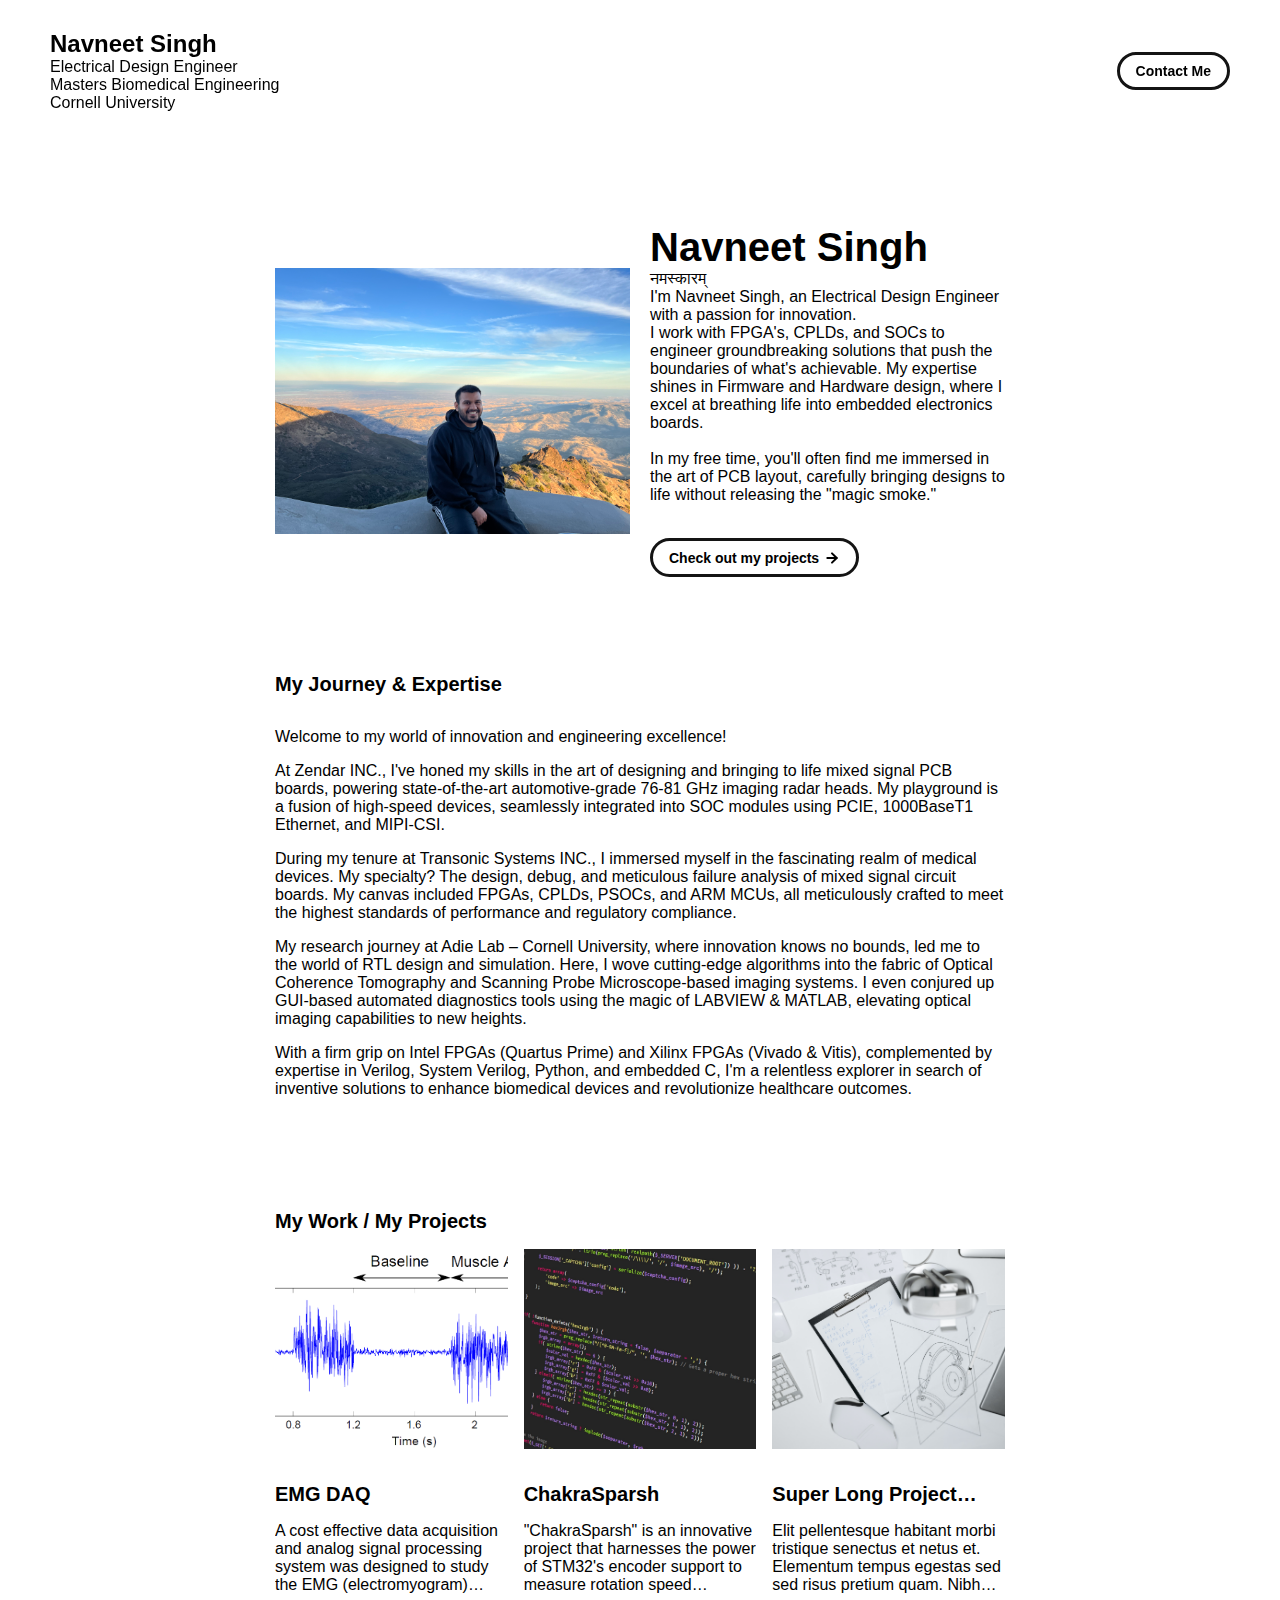
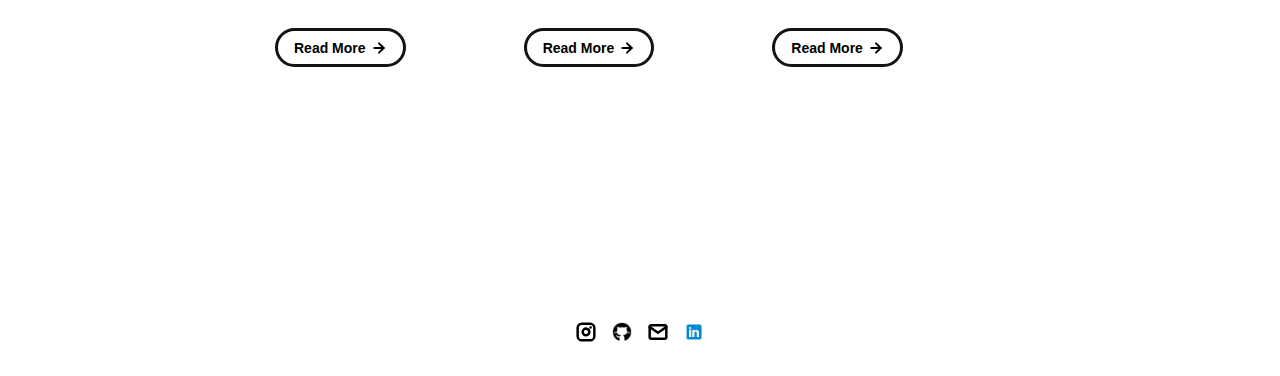
==== index.html @ ef9a36bb "Pushing name and Desc of Encoder Project" ====
<!DOCTYPE html>
<html lang="en">
	<head>
		<meta charset="utf-8">

    <!-- 
      TODO

      Upload your Unemployable (or whatever photo you like) to the assets/images folder
      and change the name of the image below to match the uploaded one

      Change the title in the <title> tag to whatever you would like the title of your portfolio to be

      This should be the same across all pages.
     -->
    <link rel="icon" href="./assets/images/1311.png" />
		<title>Navneet Singh</title>
    <meta name="description" content="A portfolio template for the Unemployables community.">
    <meta name="viewport" content="width=device-width, initial-scale=1" />

		<link rel="stylesheet" href="./css/layout.css">
    <link rel="stylesheet" href="./css/typography.css">
    <link rel="stylesheet" href="./css/utilities.css">

		<script defer src="./js/script.js"></script>
	</head>
	<body>
    <!-- NAVBAR -->
    <div class="navbar">
      <a class="nav-title-link" href="./index.html">
        <!-- TODO - Change the "Portfolio Title" to whatever you want displayed in the top left -->
        <span class="nav-title">Navneet Singh</span><br> <!-- Line break added here -->
        <span class="nav-subtitle">Electrical Design Engineer</span><br>
        <span class="nav-subtitle">Masters Biomedical Engineering</span><br> <!-- Line break added here -->
        <span class="nav-subtitle">Cornell University</span>
    
         <!-- TODO - Change the email after 'mailto:' to your email address for contact -->
        <a class="button" href="mailto:ns896@cornell.edu">
          <span class="button-text">Contact Me</span>
        </a>
      </a>
    </div>


    <!-- MAIN PAGE CONTENT -->
    <div id="main-content">

      <!-- PORTFOLIO HEADER -->
      <div id="portfolio-header">
        <div id="portfolio-header-image-container">
          <!-- 
            TODO

            - Change the img "src" attribute to point to the Unemployable image you uploaded (or whatever image).
            - Change the number to point to your Unemployable & replace the OpenSea link with your own
            - If you aren't using an Unemployable as your image, remove the entire "a" element
          -->
          <img src="./assets/images/navneet_Main_image.JPG" class="portfolio-header-image" >

         <!-- <img src="./assets/images/navneet_Main_image.JPG" class="portfolio-header-image">
          <!--  a class="no-underline" target="_blank" href="https://opensea.io/assets/0xe0be388ab81c47b0f098d2030a1c9ef190691a8a/1311">
            <span class="image-caption">Unemployables #1311</span>  -->
          </a>
        </div>

          <!-- 
            TODO

            - Change the main-title to whatver you want
            - Change the body-text after that to a quick introduction to what you do
            - Edit the button text if you feel like it. It will link to the projects section below.
          -->
          <div id="portfolio-header-text-container">
            <div class="header-text">
              <span class="main-title">Navneet Singh</span>
              <div class="body-text">
                नमस्कारम् <br>
                I'm Navneet Singh, an Electrical Design Engineer with a passion for innovation.<br>
                I work with FPGA's, CPLDs, and SOCs to engineer groundbreaking solutions
                that push the boundaries of what's achievable. My expertise shines in Firmware and
                Hardware design, where I excel at breathing life into embedded electronics boards.<br>
                <br>
                In my free time, you'll often find me immersed in the art of PCB layout, carefully
                bringing designs to life without releasing the "magic smoke."
                </div>
          </div>
             <a class="button" id="my-work-link">
              <span class="button-text">Check out my projects</span> 
              <image src="./assets/icons/arrow-right.svg" class="right-arrow-icon"/>
            </a>

        </div>
      </div>

      <!-- ABOUT SECTION -->
      <!-- 
        TODO

        - Change the subheader-text to whatever header you want
        - Add paragraphs using the <div class="body-text"></div> elements in the "about-section-content"
      -->
      <div id="about-section">
        <span class="subheader-text">My Journey & Expertise</span>
        <div class="about-section-content">
          <div class="body-text">
            <p>Welcome to my world of innovation and engineering excellence!</p>
            <p>At Zendar INC., I've honed my skills in the art of designing and bringing to life mixed signal
               PCB boards, powering state-of-the-art automotive-grade 76-81 GHz imaging radar heads. My
                playground is a fusion of high-speed devices, seamlessly integrated into SOC modules using PCIE, 
                1000BaseT1 Ethernet, and MIPI-CSI.</p>
            <p>During my tenure at Transonic Systems INC., I immersed myself in the fascinating realm of
               medical devices. My specialty? The design, debug, and meticulous failure analysis of mixed 
               signal circuit boards. My canvas included FPGAs, CPLDs, PSOCs, and ARM MCUs, all meticulously 
               crafted to meet the highest standards of performance and regulatory compliance.</p>
            <p>My research journey at Adie Lab – Cornell University, where innovation knows no bounds, led me
               to the world of RTL design and simulation. Here, I wove cutting-edge algorithms into the fabric 
               of Optical Coherence Tomography and Scanning Probe Microscope-based imaging systems. I even
                conjured up GUI-based automated diagnostics tools using the magic of LABVIEW & MATLAB, elevating 
                optical imaging capabilities to new heights.</p>
            <p>With a firm grip on Intel FPGAs (Quartus Prime) and Xilinx FPGAs (Vivado & Vitis), complemented 
              by expertise in Verilog, System Verilog, Python, and embedded C, I'm a relentless explorer in
               search of inventive solutions to enhance biomedical devices and revolutionize healthcare outcomes.</p>
            <p>
          </div>
        </div>
      </div>
           
      <!-- PROJECTS / MY WORK SECTION -->
      <div id="my-work-section">
        <!-- TODO - Change the subheader-text to whatever you want the Projects section header to say -->
        <span class="subheader-text">My Work / My Projects</span>

        <div class="projects-container">
          <!-- 
            TODO

            This is where the project cards live. Here's a base level project card for you to copy:
            <div class="project-card">
              <img src="./assets/images/IMAGE_NAME" class="project-image">
              <div class="project-card-text-container">
                <div class="subheader-text project-title">PROJECT_NAME</div>
                <div class="body-text project-card-text">SMALL_PROJECT_DESCRIPTION</div>
              </div>
              <a class="button" href="./project-pages/PROJECT_PAGE_NAME.html">
                <span class="button-text">Read More</span>
                <image src="./assets/icons/arrow-right.svg" class="right-arrow-icon"/>
              </a>
            </div>

            - To add a project to the this area, copy the above, paste it below this comment, and change the following:
                - IMAGE_NAME: the name of the image file in assets/images
                - PROJECT_NAME: the name of the project (keep it short, it only shows 1 line)
                - SMALL_PROJECT_DESCRIPTION: a quick project description (max 4 lines)
                - PROJECT_PAGE_NAME.html: the html filename for the project (must be in project-pages folder)
          -->
          <div class="project-card">
            <img src="./assets/images/emg.png" class="project-image">
            <div class="project-card-text-container">
              <div class="subheader-text project-title">EMG DAQ</div>
              <div class="body-text project-card-text">A cost effective data acquisition and analog signal processing system was designed to study the EMG (electromyogram) signals</div>
            </div>
            <a class="button" href="./project-pages/EMG_DAQ.html">
              <span class="button-text">Read More</span>
              <image src="./assets/icons/arrow-right.svg" class="right-arrow-icon"/>
            </a>
          </div>
          <div class="project-card">
            <img src="./assets/images/code.jpeg" class="project-image">
            <div class="project-card-text-container">
              <div class="subheader-text project-title">ChakraSparsh</div>
              <div class="body-text project-card-text">"ChakraSparsh" is an innovative project that harnesses the power of STM32's encoder
                                                        support to measure rotation speed accurately while incorporating the intelligence to detect double 
                                                        and triple taps through a built-in switch, providing a seamless and responsive control experience</div>
            </div>
            <a class="button" href="./project-pages/project-template.html">
              <span class="button-text">Read More</span>
              <image src="./assets/icons/arrow-right.svg" class="right-arrow-icon"/>
            </a>
          </div>
          <div class="project-card">
            <img src="./assets/images/sketchbook.jpeg" class="project-image">
            <div class="project-card-text-container">
              <div class="subheader-text project-title">Super Long Project Name That Should be Hidden</div>
              <div class="body-text project-card-text">Elit pellentesque habitant morbi tristique senectus et netus et. Elementum tempus egestas sed sed risus pretium quam. Nibh ipsum consequat nisl vel pretium</div>
            </div>
            <a class="button" href="./project-pages/project-template.html">
              <span class="button-text">Read More</span>
              <image src="./assets/icons/arrow-right.svg" class="right-arrow-icon"/>
            </a>
          </div>
        </div>
      </div>
    </div>

    <!-- FOOTER -->
    <div id="footer">
      <!-- 
        TODO - Change href to your Instagram account (can also delete entire "a" element if no Instagram) 

        This should be the same across all pages.
      -->
      <a class="icon-link" target="_blank" href="https://www.instagram.com/navneetsingh4446/">
        <image src="./assets/icons/instagram.svg" class="footer-icon"/>
      </a>
      <!-- 
        TODO - Change href to your Twitter account (can also delete entire "a" element if no Twitter) 
      
        This should be the same across all pages.
      -->
      <a class="icon-link" target="_blank" href="https://github.com/ns896">
        <image src="./assets/icons/github.png" class="footer-icon"/>
      </a>
      <!-- 
        TODO - Change the email after "mailto" to your contact email 
      
        This should be the same across all pages.
      -->
      <a class="icon-link" href="mailto:ns896@cornell.edu">
        <image src="./assets/icons/mail.svg" class="footer-icon"/>
      </a>

      <a class="icon-link" href="https://www.linkedin.com/in/navneetsingh1995/">
        <image src="./assets/icons/linkedin.png" class="footer-icon"/>
      </a>

    </div>

	</body>
</html>
---- css/layout.css ----
* {
  box-sizing: border-box;
}

html {
  text-size-adjust: none;
  -webkit-text-size-adjust: none;
  -moz-text-size-adjust: none;
  -ms-text-size-adjust: none;
}

body {
  margin: 0;
  -webkit-font-smoothing: antialiased;
  -moz-osx-font-smoothing: grayscale;
}




/* Main Page Layout */

#main-content {
  margin: 225px 425px;
  display: flex;
  flex-direction: column;
  gap: 96px;
}




/* Portfolio Header */

#portfolio-header {
  display: flex;
  gap: 20px;
  align-items: center;
}

#portfolio-header-image-container {
  display: flex;
  flex-direction: column;
  gap: 10px;
  flex-basis: 50%;
}

.portfolio-header-image {
  width: 100%;
  height: auto;
}

#portfolio-header-text-container {
  display: flex;
  flex-direction: column;
  gap: 34px;
  flex-basis: 50%;
}




/* About Section */

#about-section {
  display: flex;
  flex-direction: column;
  gap: 16px;
}

.about-section-content {
  display: flex;
  flex-direction: column;
  gap: 34px;
}




/* Project Section */

#my-work-section {
  display: flex;
  flex-direction: column;
  gap: 16px;
}

.projects-container {
  display: flex;
  gap: 34px 16px;
  flex-wrap: wrap;
}

    /* Project Cards */

    .project-card {
      max-width: calc((100% - 32px) / 3);
      display: flex;
      flex-direction: column;
      gap: 34px;
    }

    .project-card-text-container {
      flex-direction: column;
      display: flex;
      gap: 16px
    }

    .project-image {
      width: 100%;
      height: 200px;
      object-fit: cover;
      object-position: center;
    }




/* Project Pages */

#project-header {
  display: flex;
  flex-direction: column;
  gap: 16px;
}

.project-header-image {
  width: 100%;
  height: auto;
}

#project-details {
  display: flex;
  flex-direction: column;
  gap: 16px;
}

.project-details-content {
  display: flex;
  flex-direction: column;
  gap: 34px;
}

    /* Project Gallery */

    #project-gallery {
      display: flex;
      flex-direction: column;
      gap: 16px;
    }

    .project-gallery-content {
      display: flex;
      flex-wrap: wrap;
      gap: 34px 16px;
    }

    .gallery-image-container {
      width: 100%;
      display: flex;
      flex-direction: column;
      gap: 10px;
    }

    .gallery-image-container.half-width {
      width: calc((100% - 16px) / 2);
    }

    .gallery-image {
      width: 100%;
      height: auto;
    }


/* Extra Extra large devices (large laptops and desktops, 1200px and below) */
@media only screen and (max-width: 1600px) {
  #main-content {
    margin: 225px 275px;
  }
}

/* Extra large devices (large laptops and desktops, 1200px and below) */
@media only screen and (max-width: 1200px) {
  #main-content {
    margin: 225px 175px;
  }
}

/* Large devices (laptops/desktops, 1000px and below) */
@media only screen and (max-width: 1000px) {
  #main-content {
    margin: 225px 75px;
  }
}

/* Small devices (portrait tablets and large phones, 800px and below) */
@media only screen and (max-width: 800px) {
  #main-content {
    margin: 150px 50px;
  }

  #portfolio-header {
    flex-direction: column;
  }

  .project-card {
    max-width: calc((100% - 16px) / 2);
  }
}

/* Small devices (portrait tablets and large phones, 600px and below) */
@media only screen and (max-width: 600px) {
  #main-content {
    margin: 125px 20px;
  }

  .project-card {
    max-width: 100%;
  }
}
---- css/typography.css ----
body {
  font-family: "Helvetica Neue", Helvetica, Arial, sans-serif;
}

.nav-title {
  font-weight: 700;
  font-size: 24px;
}

.button-text {
  font-size: 14px;
  font-weight: 700;
}

.image-caption {
  font-size: 14px;
  font-weight: 500;
}

.main-title {
  font-size: 40px;
  font-weight: 700;
}

.subheader-text {
  font-size: 20px;
  font-weight: 700;
}

.body-text {
  font-size: 16px;
  font-weight: 500;
}

.project-card-text {
  overflow: hidden;
  text-overflow: ellipsis;
  display: -webkit-box;
  -webkit-line-clamp: 4;
  -webkit-box-orient: vertical;
}

.project-title {
  overflow: hidden;
  text-overflow: ellipsis;
  display: -webkit-box;
  -webkit-line-clamp: 1;
  -webkit-box-orient: vertical;
}
---- css/utilities.css ----
/* Icons */

.right-arrow-icon {
  width: 16px;
  height: 16px;
  margin-top: 1px;
}

.footer-icon {
  width: 20px;
  height: 20px;
}

a.icon-link {
  transition: transform 200ms ease-in-out;
}

a.icon-link:hover {
  cursor: pointer;
  stroke-width: 5;
  margin: 0;
  transform: rotate(15deg);
}


/* Navbar Styling */

.navbar {
  width: 100%;
  padding: 30px 50px;
  display: flex;
  justify-content: space-between;
  align-items: center;
  position: fixed;
  top: 0;
  left: 0;
}

.nav-title-link {
  color: black;
  text-decoration: none;
}

.nav-title-link:hover {
  text-decoration: underline;
}

/* Small devices (portrait tablets and large phones, 800px and below) */
@media only screen and (max-width: 800px) {
  .navbar {
    padding: 20px 20px;
    background-color: white
  }
}


/* Button Styling */

a.button {
  padding: 8px 16px;
  border: 3px solid #141414;
  border-radius: 50px;
  color: black;
  text-decoration: none;
  width: fit-content;
  display: flex;
  gap: 5px;
  align-items: center;
}

a.button:hover {
  text-decoration: underline;
  text-decoration-thickness: 2px;
  cursor: pointer;
}


/* Footer Styling */

#footer {
  width: 100%;
  display: flex;
  padding: 30px 50px;
  justify-content: center;
  align-items: center;
  gap: 16px;
}

/* Link Styling */
a.no-underline {
  text-decoration: none;
  color: black
}

a.no-underline:hover {
  text-decoration: underline;
  cursor: pointer;
}

/* Small devices (portrait tablets and large phones, 800px and below) */
@media only screen and (max-width: 800px) {
  #footer {
    padding: 20px 20px;
  }
}
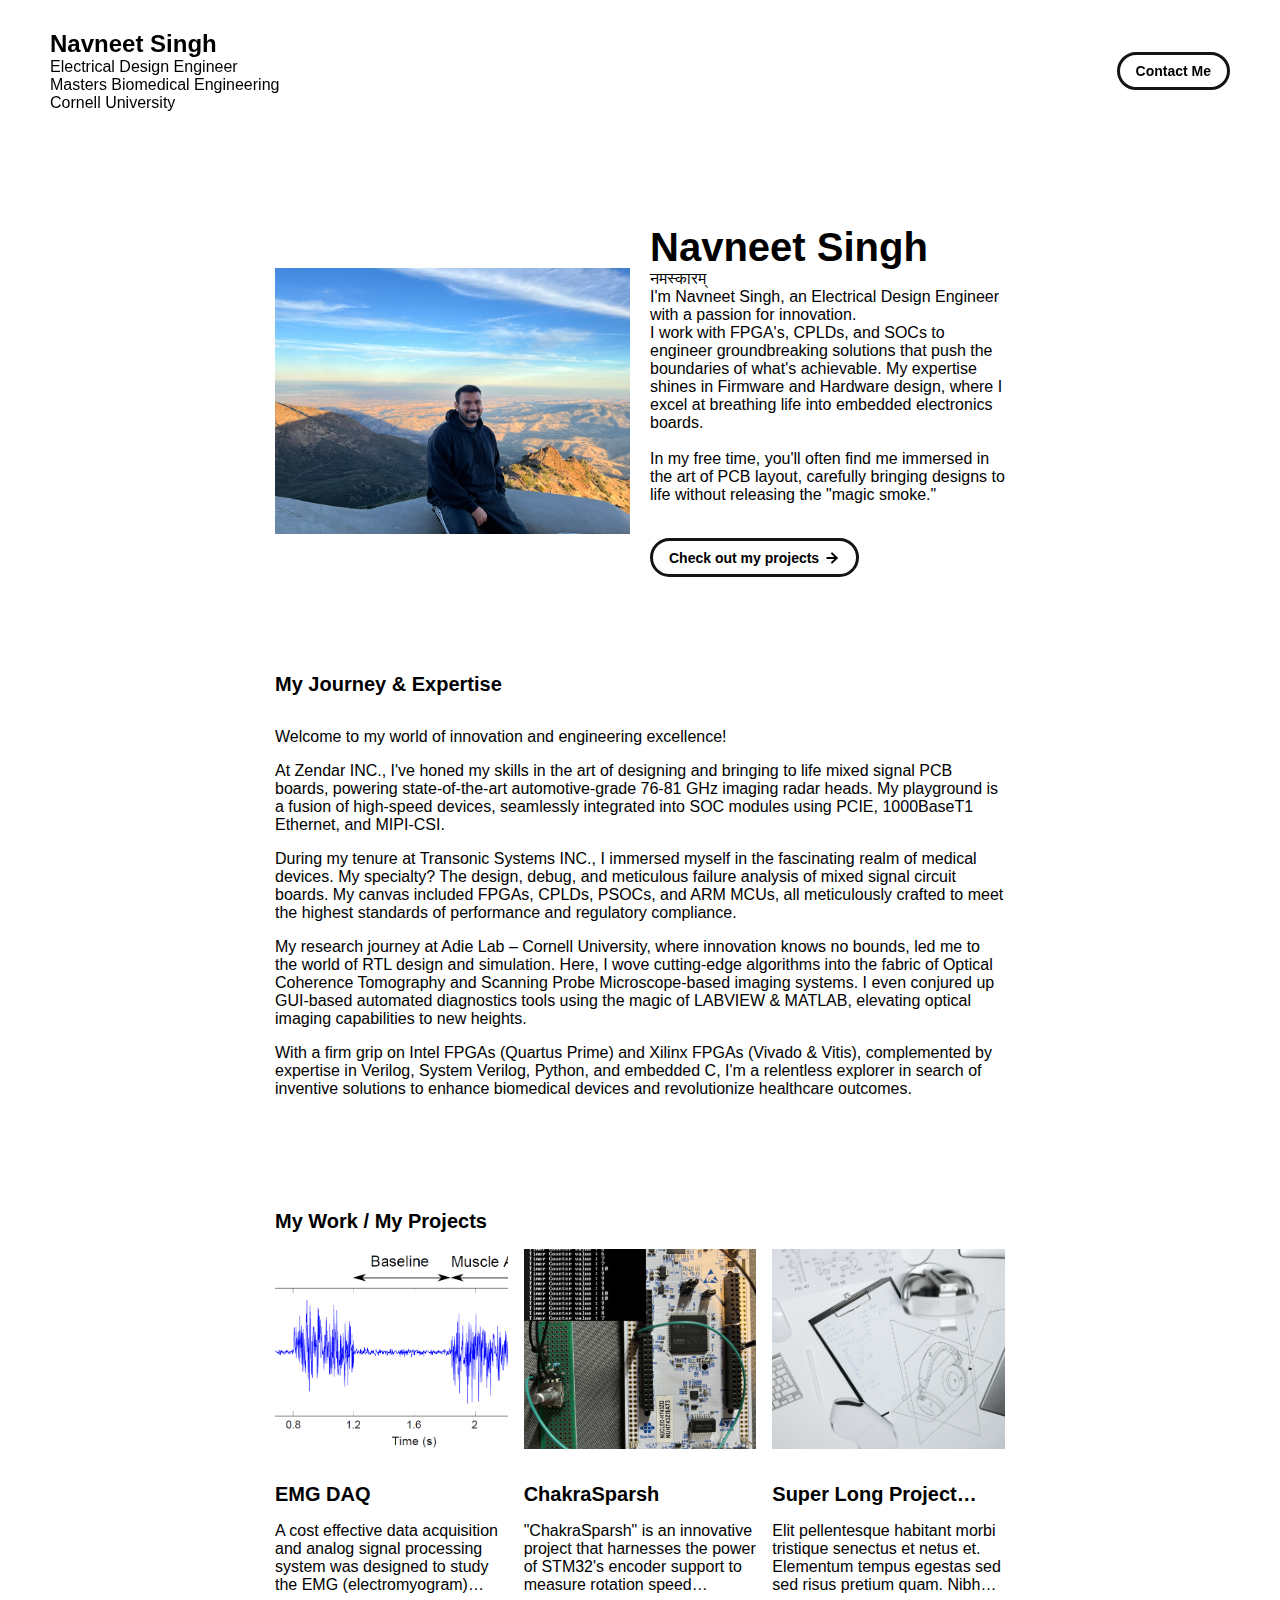
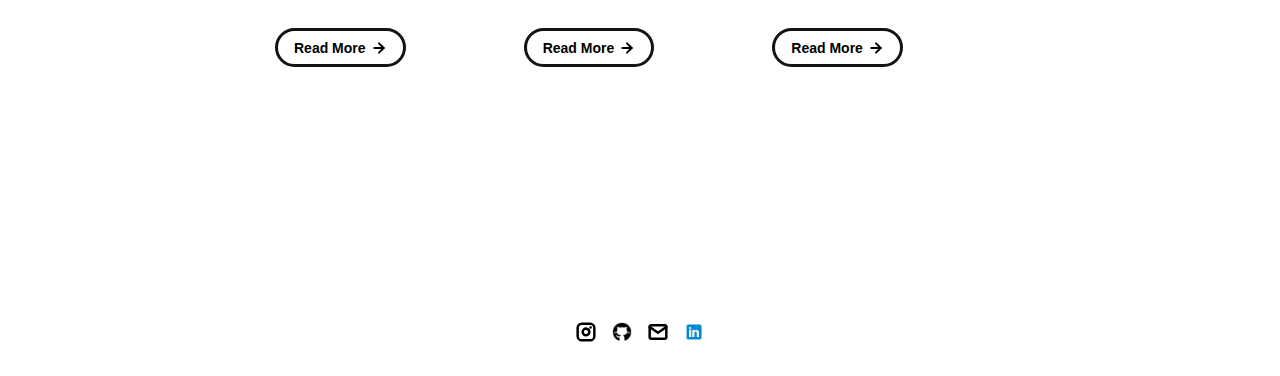
==== commit c79640d6: "Updated_Title_Image" ====
--- a/index.html
+++ b/index.html
@@ -165,7 +165,7 @@
             </a>
           </div>
           <div class="project-card">
-            <img src="./assets/images/code.jpeg" class="project-image">
+            <img src="./assets/images/Encoder/TITLE_IMG.png" class="project-image">
             <div class="project-card-text-container">
               <div class="subheader-text project-title">ChakraSparsh</div>
               <div class="body-text project-card-text">"ChakraSparsh" is an innovative project that harnesses the power of STM32's encoder
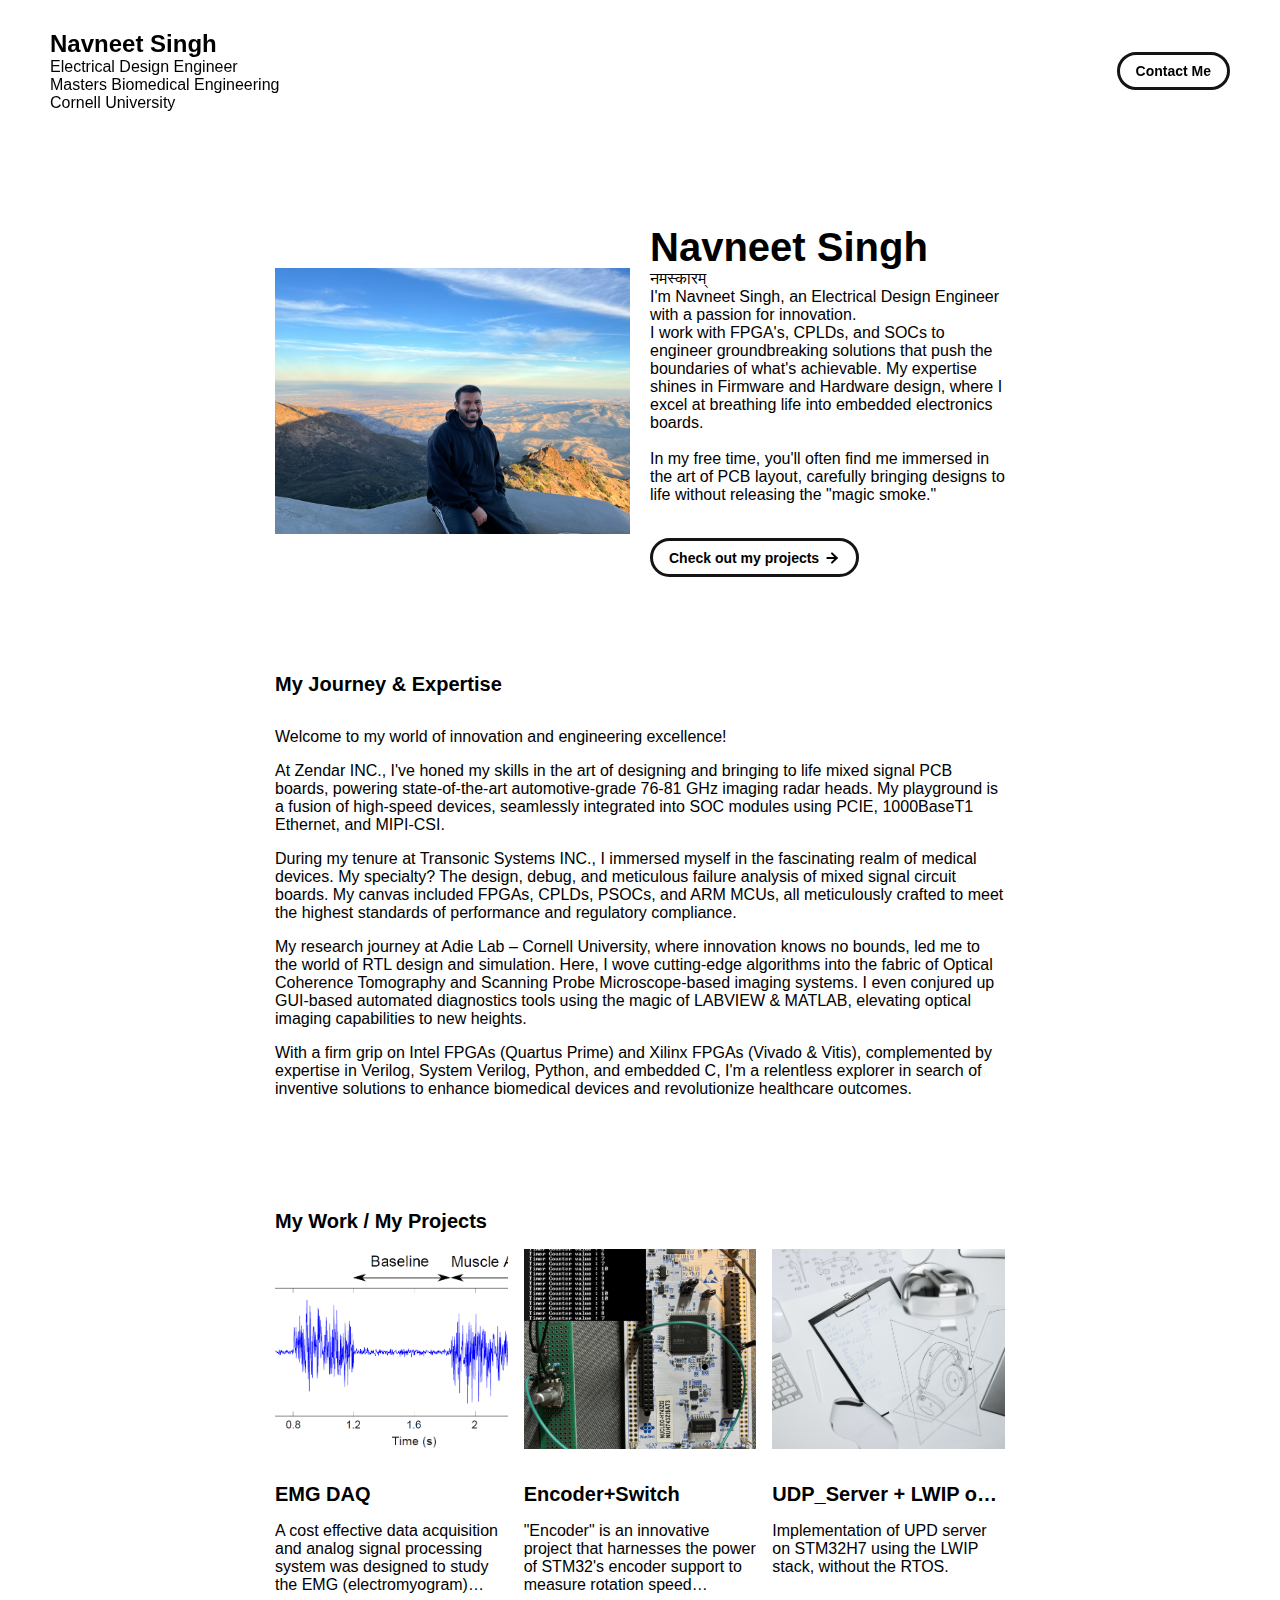
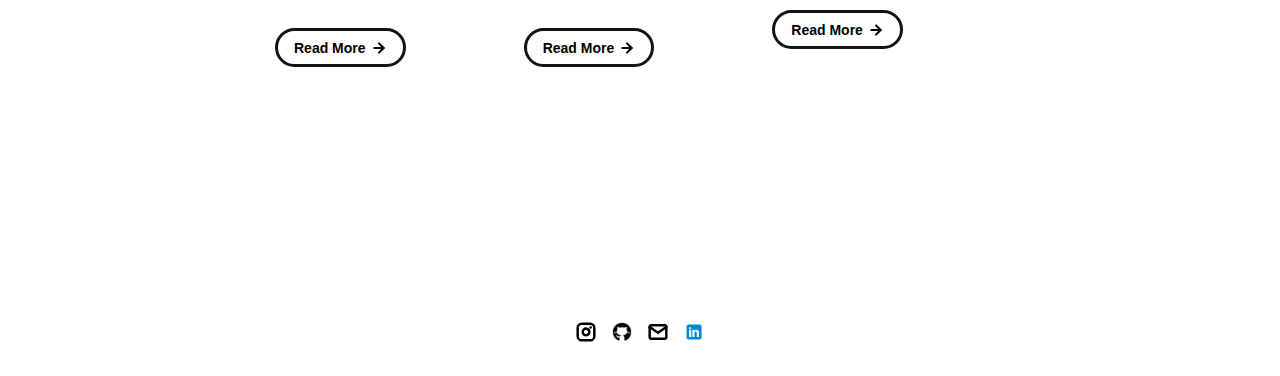
==== commit 8679fcc8: "UDP Server Project" ====
--- a/index.html
+++ b/index.html
@@ -167,12 +167,12 @@
           <div class="project-card">
             <img src="./assets/images/Encoder/TITLE_IMG.png" class="project-image">
             <div class="project-card-text-container">
-              <div class="subheader-text project-title">ChakraSparsh</div>
-              <div class="body-text project-card-text">"ChakraSparsh" is an innovative project that harnesses the power of STM32's encoder
+              <div class="subheader-text project-title">Encoder+Switch</div>
+              <div class="body-text project-card-text">"Encoder" is an innovative project that harnesses the power of STM32's encoder
                                                         support to measure rotation speed accurately while incorporating the intelligence to detect double 
                                                         and triple taps through a built-in switch, providing a seamless and responsive control experience</div>
             </div>
-            <a class="button" href="./project-pages/project-template.html">
+            <a class="button" href="./project-pages/ChakraSparsh.html">
               <span class="button-text">Read More</span>
               <image src="./assets/icons/arrow-right.svg" class="right-arrow-icon"/>
             </a>
@@ -180,10 +180,10 @@
           <div class="project-card">
             <img src="./assets/images/sketchbook.jpeg" class="project-image">
             <div class="project-card-text-container">
-              <div class="subheader-text project-title">Super Long Project Name That Should be Hidden</div>
-              <div class="body-text project-card-text">Elit pellentesque habitant morbi tristique senectus et netus et. Elementum tempus egestas sed sed risus pretium quam. Nibh ipsum consequat nisl vel pretium</div>
-            </div>
-            <a class="button" href="./project-pages/project-template.html">
+              <div class="subheader-text project-title">UDP_Server + LWIP on STM32H7</div>
+              <div class="body-text project-card-text">Implementation of UPD server on STM32H7 using the LWIP stack, without the RTOS.</div>
+            </div>
+            <a class="button" href="./project-pages/LWIP_UDP_Server.html">
               <span class="button-text">Read More</span>
               <image src="./assets/icons/arrow-right.svg" class="right-arrow-icon"/>
             </a>
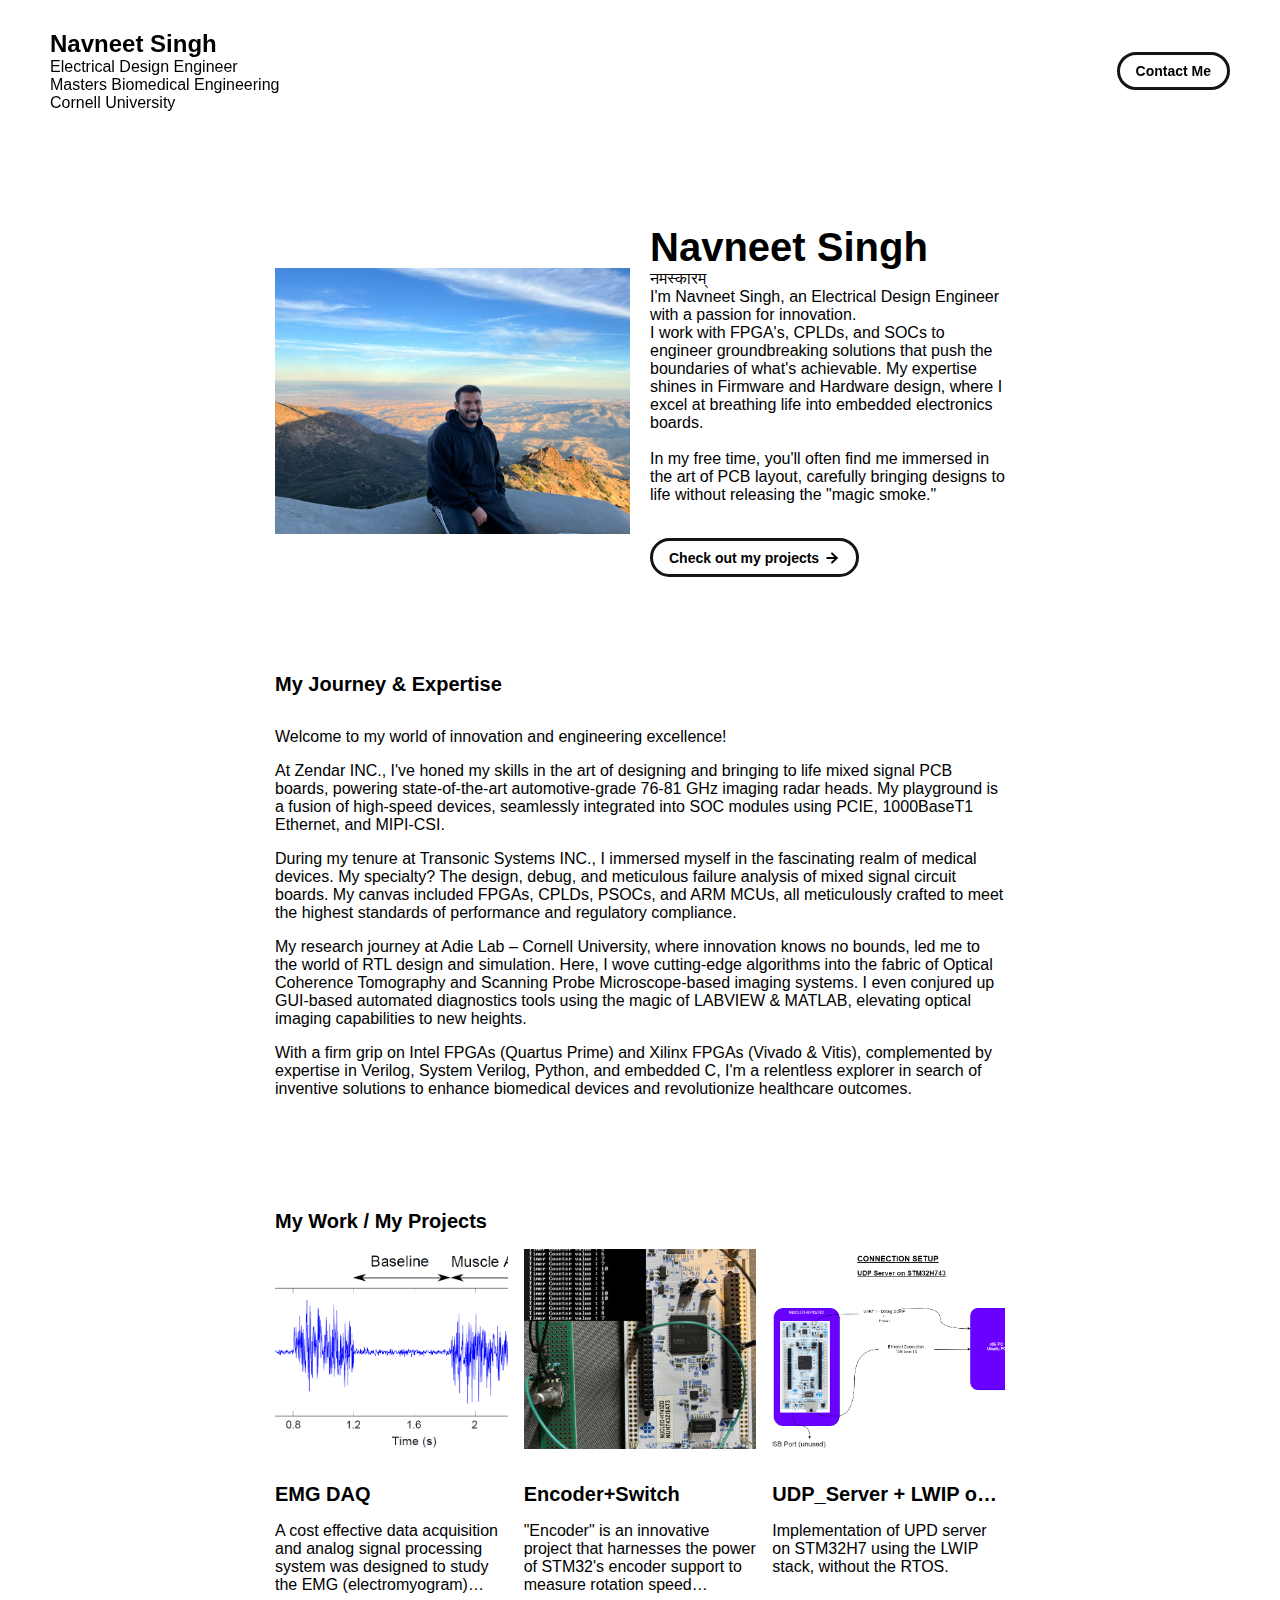
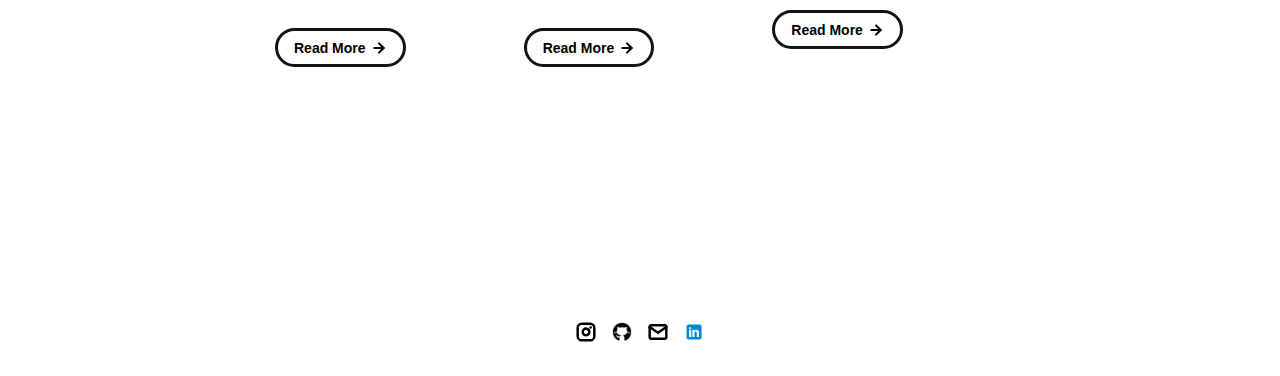
==== commit 60511aad: "updated the UDP image on amin page" ====
--- a/index.html
+++ b/index.html
@@ -178,7 +178,7 @@
             </a>
           </div>
           <div class="project-card">
-            <img src="./assets/images/sketchbook.jpeg" class="project-image">
+            <img src="project-pages/LWIP/UDP_SERVER_BLOCKDIAG.png" class="project-image">
             <div class="project-card-text-container">
               <div class="subheader-text project-title">UDP_Server + LWIP on STM32H7</div>
               <div class="body-text project-card-text">Implementation of UPD server on STM32H7 using the LWIP stack, without the RTOS.</div>
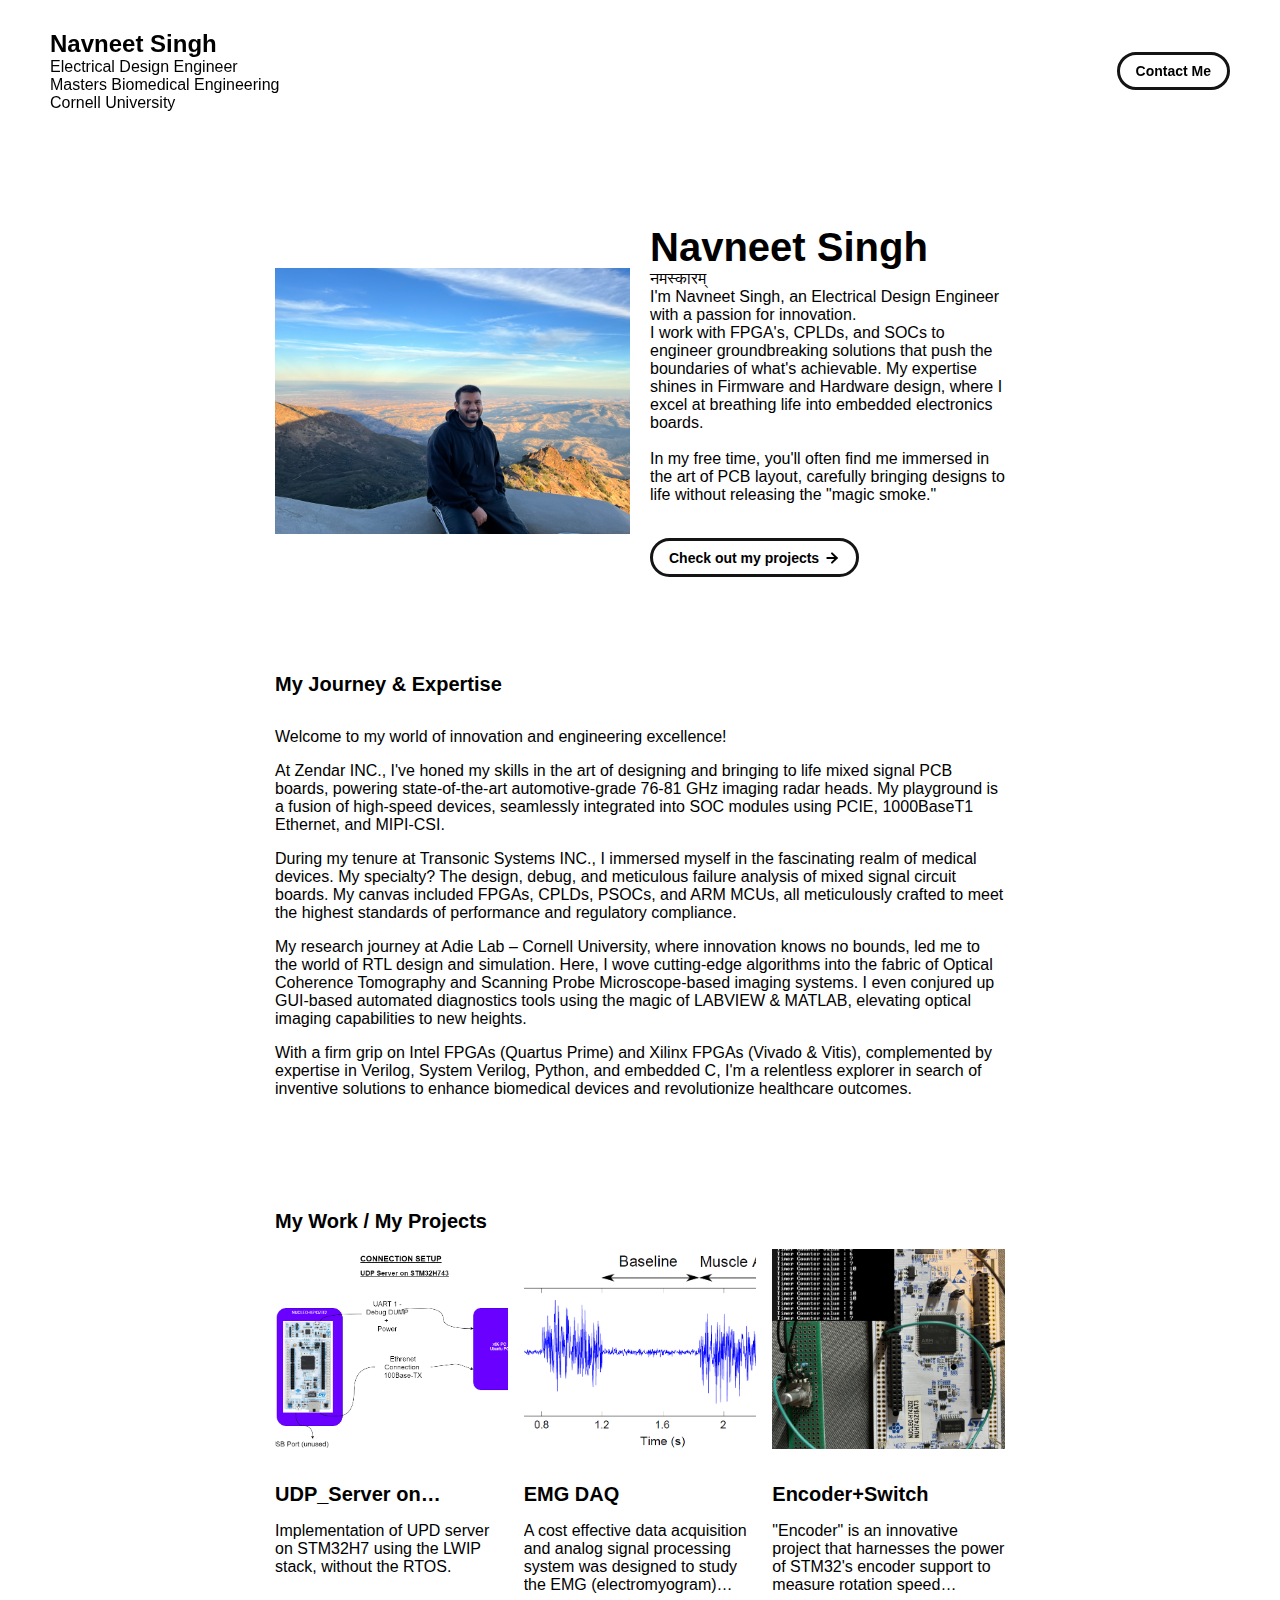
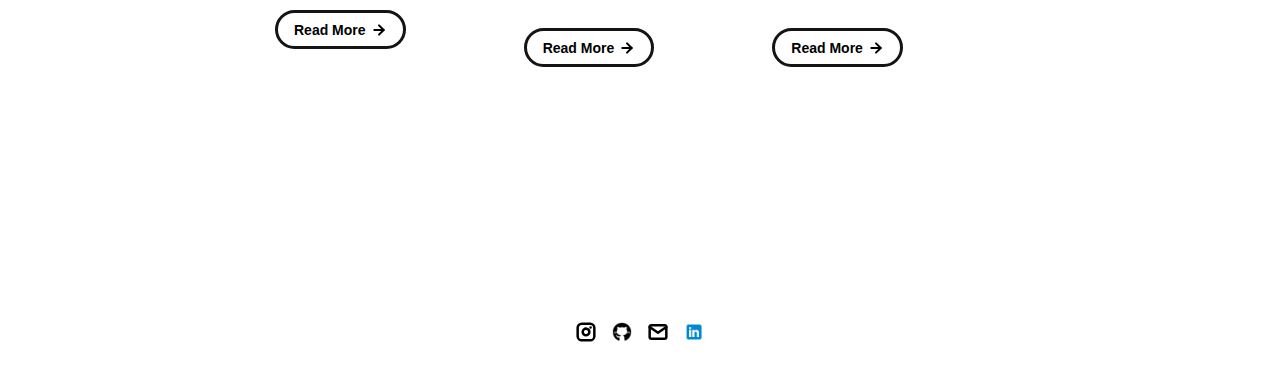
==== commit 03f58264: "some update on the upd project page" ====
--- a/index.html
+++ b/index.html
@@ -154,6 +154,18 @@
                 - PROJECT_PAGE_NAME.html: the html filename for the project (must be in project-pages folder)
           -->
           <div class="project-card">
+            <img src="project-pages/LWIP/UDP_SERVER_BLOCKDIAG.png" class="project-image">
+            <div class="project-card-text-container">
+              <div class="subheader-text project-title">UDP_Server on STM32H7</div>
+              <div class="body-text project-card-text">Implementation of UPD server on STM32H7 using the LWIP stack, without the RTOS.</div>
+            </div>
+            <a class="button" href="./project-pages/LWIP_UDP_Server.html">
+              <span class="button-text">Read More</span>
+              <image src="./assets/icons/arrow-right.svg" class="right-arrow-icon"/>
+            </a>
+          </div>
+
+          <div class="project-card">
             <img src="./assets/images/emg.png" class="project-image">
             <div class="project-card-text-container">
               <div class="subheader-text project-title">EMG DAQ</div>
@@ -177,17 +189,7 @@
               <image src="./assets/icons/arrow-right.svg" class="right-arrow-icon"/>
             </a>
           </div>
-          <div class="project-card">
-            <img src="project-pages/LWIP/UDP_SERVER_BLOCKDIAG.png" class="project-image">
-            <div class="project-card-text-container">
-              <div class="subheader-text project-title">UDP_Server + LWIP on STM32H7</div>
-              <div class="body-text project-card-text">Implementation of UPD server on STM32H7 using the LWIP stack, without the RTOS.</div>
-            </div>
-            <a class="button" href="./project-pages/LWIP_UDP_Server.html">
-              <span class="button-text">Read More</span>
-              <image src="./assets/icons/arrow-right.svg" class="right-arrow-icon"/>
-            </a>
-          </div>
+          
         </div>
       </div>
     </div>
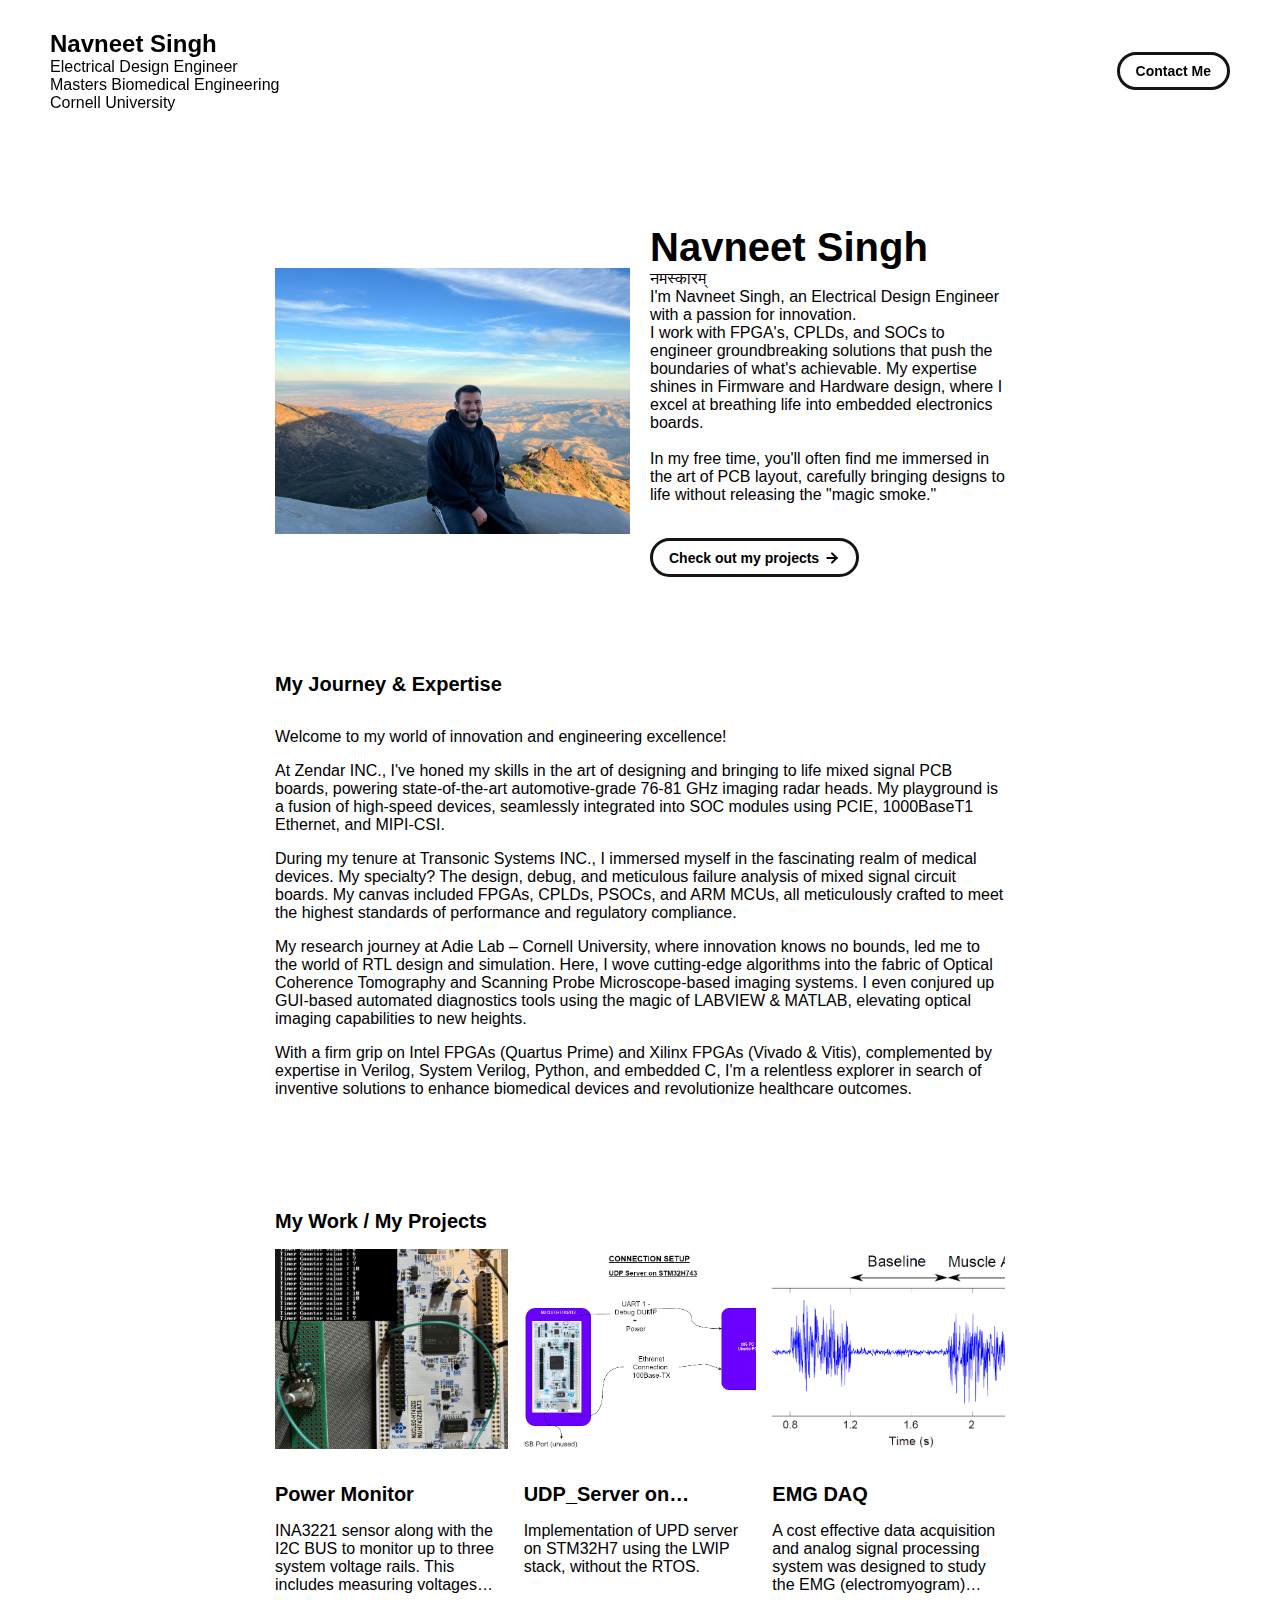
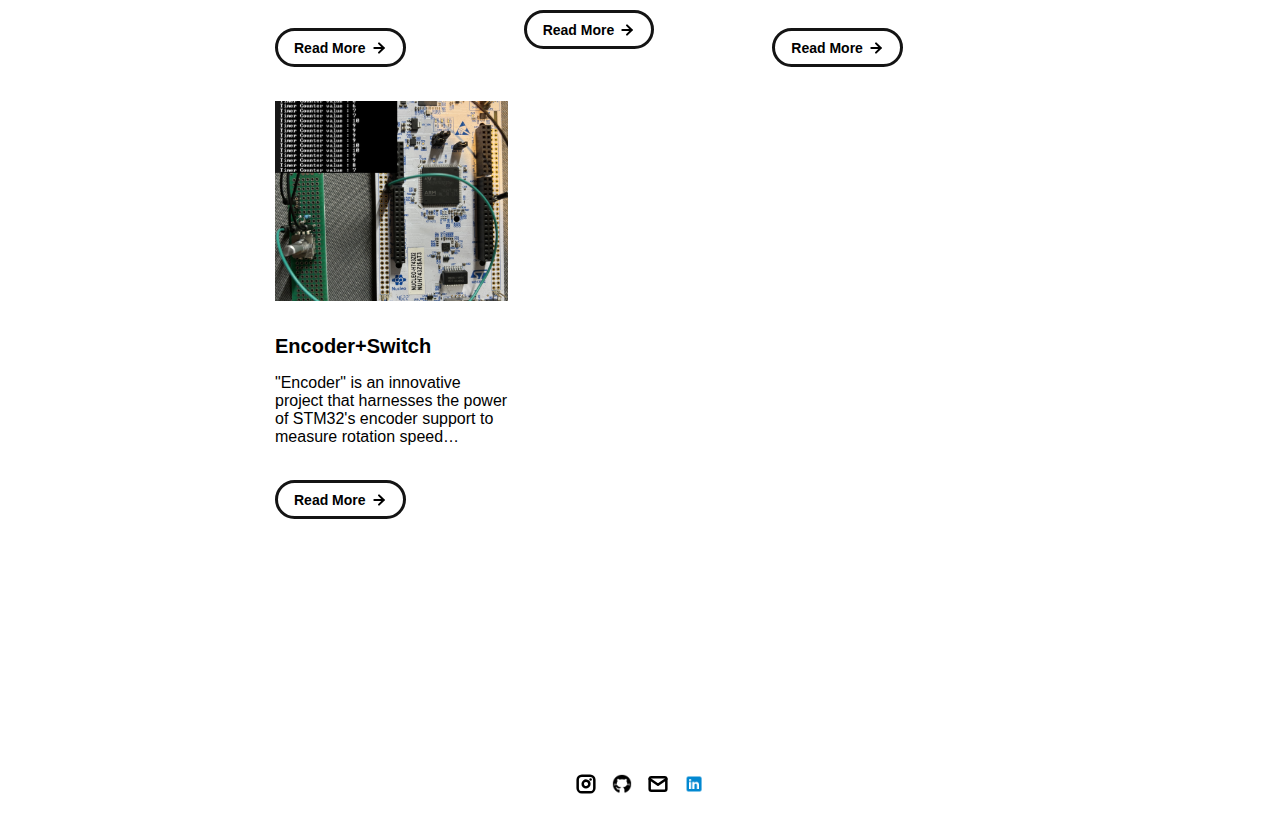
==== commit 91daf1bf: "Adding the INA3221 Project" ====
--- a/index.html
+++ b/index.html
@@ -153,6 +153,25 @@
                 - SMALL_PROJECT_DESCRIPTION: a quick project description (max 4 lines)
                 - PROJECT_PAGE_NAME.html: the html filename for the project (must be in project-pages folder)
           -->
+          
+          <div class="project-card">
+            <img src="./assets/images/Encoder/TITLE_IMG.png" class="project-image">
+            <div class="project-card-text-container">
+              <div class="subheader-text project-title">Power Monitor</div>
+              <div class="body-text project-card-text">
+                INA3221 sensor along with the I2C BUS to monitor up to three system voltage rails. 
+                This includes measuring voltages from 0 to 26V and interpreting current consumption through 
+                shunt voltage readings. This setup 
+                provides a comprehensive solution for real-time power management and monitoring in various applications.
+               </div>  
+            </div>
+            <a class="button" href="./project-pages/power_monitor.html">
+              <span class="button-text">Read More</span>
+              <image src="./assets/icons/arrow-right.svg" class="right-arrow-icon"/>
+            </a>
+          </div>
+
+
           <div class="project-card">
             <img src="project-pages/LWIP/UDP_SERVER_BLOCKDIAG.png" class="project-image">
             <div class="project-card-text-container">
@@ -176,6 +195,7 @@
               <image src="./assets/icons/arrow-right.svg" class="right-arrow-icon"/>
             </a>
           </div>
+          
           <div class="project-card">
             <img src="./assets/images/Encoder/TITLE_IMG.png" class="project-image">
             <div class="project-card-text-container">
@@ -189,10 +209,19 @@
               <image src="./assets/icons/arrow-right.svg" class="right-arrow-icon"/>
             </a>
           </div>
+
+          
           
         </div>
       </div>
     </div>
+
+
+
+
+
+
+
 
     <!-- FOOTER -->
     <div id="footer">
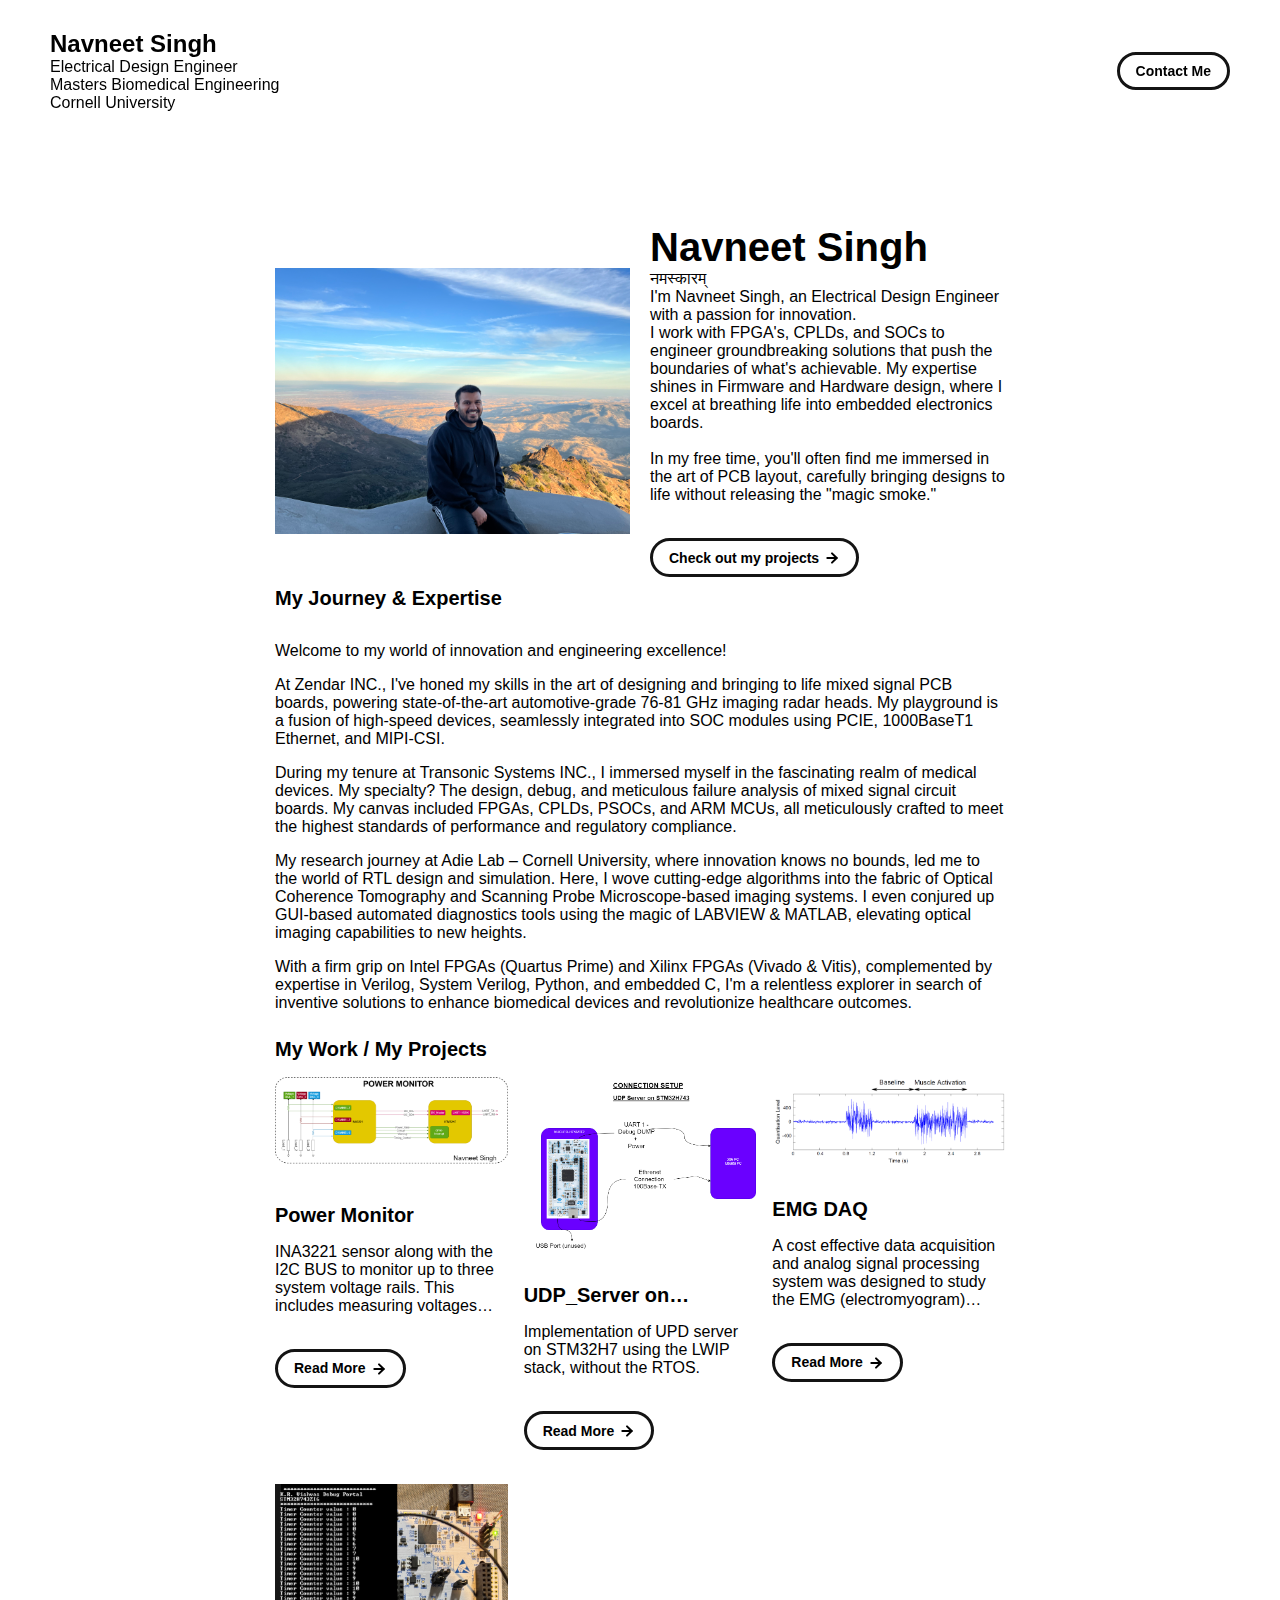
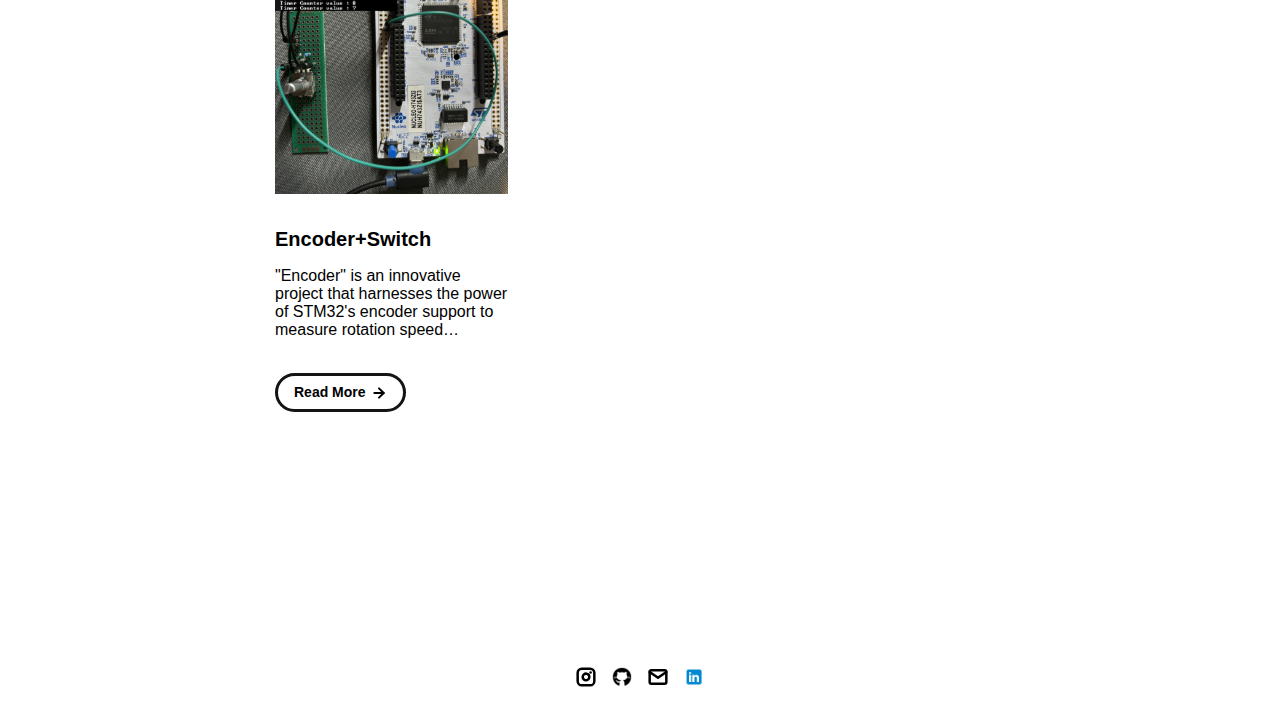
==== commit 6eeabb58: "added the right image to Power monitor project" ====
--- a/index.html
+++ b/index.html
@@ -155,7 +155,7 @@
           -->
           
           <div class="project-card">
-            <img src="./assets/images/Encoder/TITLE_IMG.png" class="project-image">
+            <img src="./project-pages/Power_Monitor/Power_Monitor_Block_Diagram.png" class="project-image">
             <div class="project-card-text-container">
               <div class="subheader-text project-title">Power Monitor</div>
               <div class="body-text project-card-text">
--- a/css/layout.css
+++ b/css/layout.css
@@ -10,9 +10,12 @@
 }
 
 body {
-  margin: 0;
+  
+  margin: 0px; 
   -webkit-font-smoothing: antialiased;
   -moz-osx-font-smoothing: grayscale;
+  
+
 }
 
 
@@ -24,7 +27,7 @@
   margin: 225px 425px;
   display: flex;
   flex-direction: column;
-  gap: 96px;
+  gap: 10px;
 }
 
 
@@ -108,7 +111,7 @@
 
     .project-image {
       width: 100%;
-      height: 200px;
+      height: auto;
       object-fit: cover;
       object-position: center;
     }
